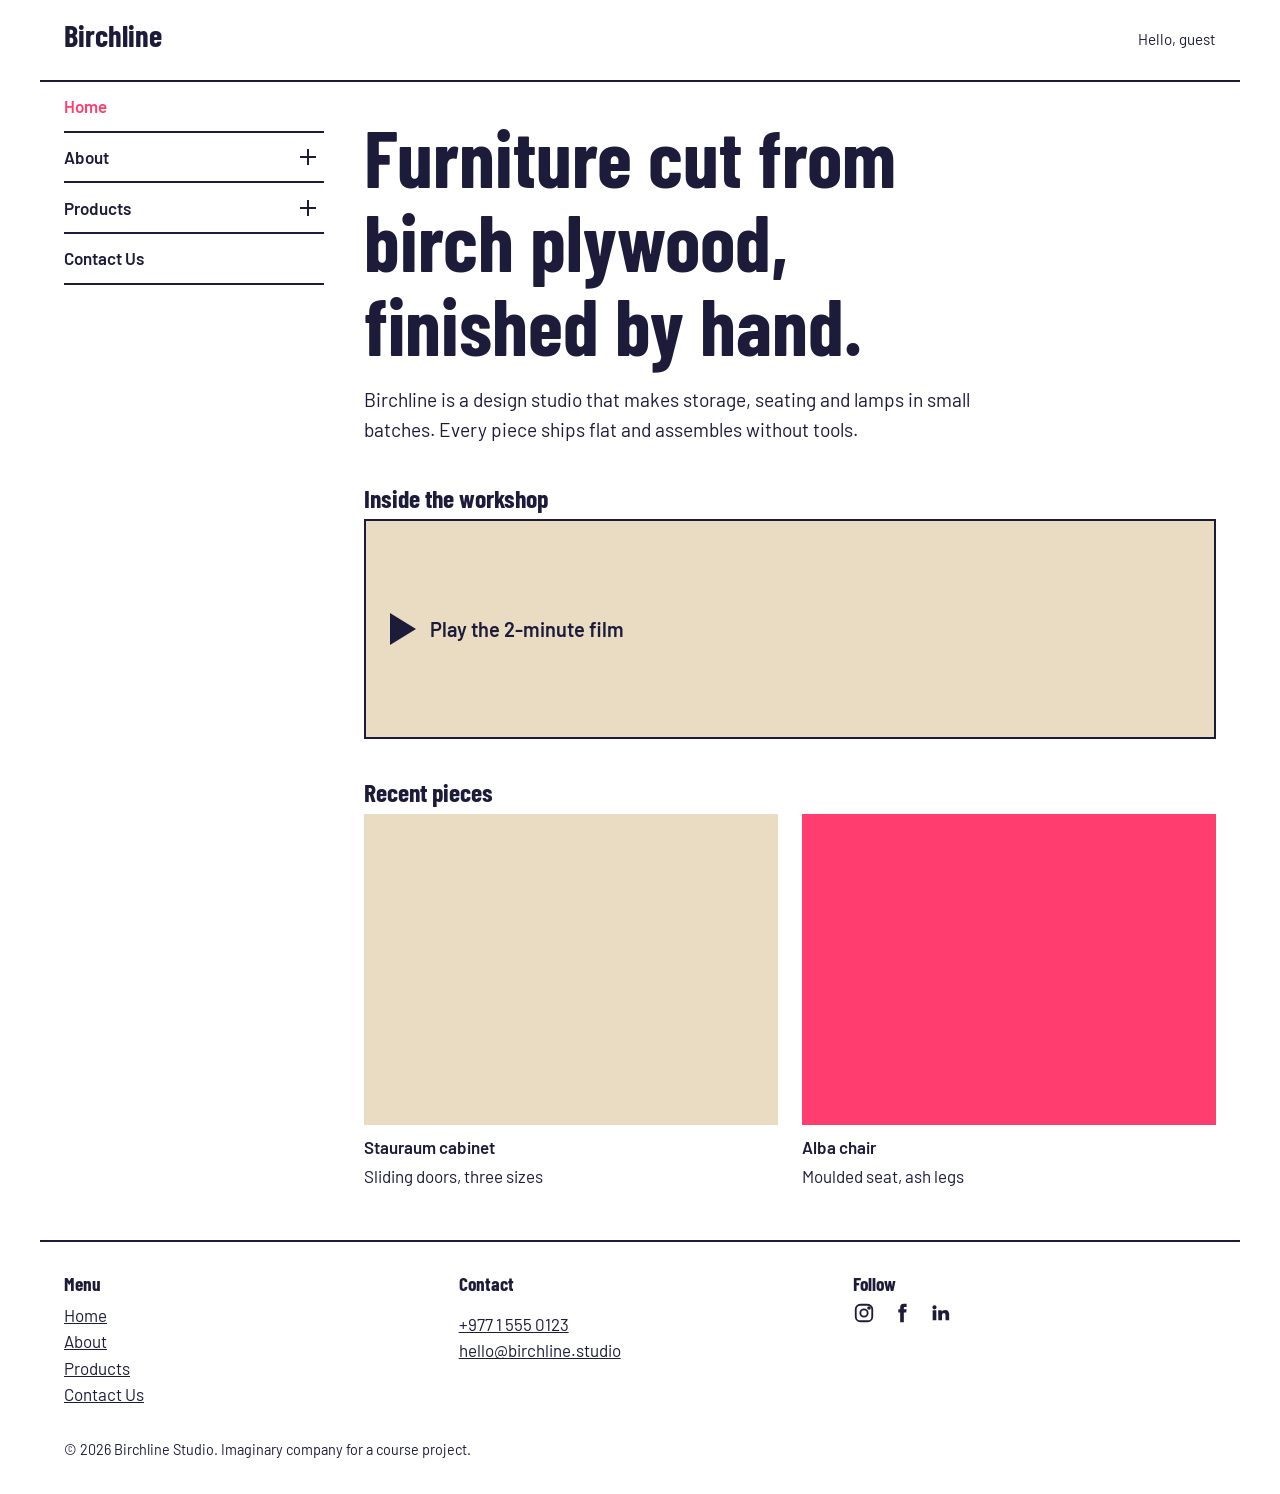
==== index.html @ c5b1ef4c "Initial site" ====
<!DOCTYPE html>
<html lang="en"><head><meta charset="UTF-8"><meta name="viewport" content="width=device-width, initial-scale=1">
<title>Home | Birchline Studio</title><meta name="description" content="Birchline Studio designs plywood furniture, made in small batches.">
<link rel="preconnect" href="https://fonts.googleapis.com"><link href="https://fonts.googleapis.com/css2?family=Barlow:wght@400;600&amp;family=Barlow+Condensed:wght@600;700&amp;display=swap" rel="stylesheet">
<link rel="stylesheet" href="css/styles.css"></head><body>
<a class="skip" href="#main">Skip to content</a>
<header class="top"><button class="burger" aria-label="Open menu" aria-expanded="false" aria-controls="nav"><span></span><span></span><span></span></button><a class="brand" href="index.html">Birchline</a><span class="hello">Hello, guest</span></header>
<div class="layout"><nav id="nav" class="side" aria-label="Main"><ul><li><div class="row"><a href="index.html" aria-current="page">Home</a></div></li><li><div class="row"><a href="about.html">About</a><button class="plus" aria-expanded="false" aria-label="Show About sections"></button></div><ul class="sub" hidden><li><a href="about.html#story">Our story</a></li><li><a href="about.html#team">The team</a></li></ul></li><li><div class="row"><a href="products.html">Products</a><button class="plus" aria-expanded="false" aria-label="Show Products sections"></button></div><ul class="sub" hidden><li><a href="products.html#seating">Seating</a></li><li><a href="products.html#storage">Storage</a></li><li><a href="products.html#lighting">Lighting</a></li></ul></li><li><div class="row"><a href="contact.html">Contact Us</a></div></li></ul></nav>
<main id="main"><h1 class="hero">Furniture cut from birch plywood, finished by hand.</h1>
<p class="lead">Birchline is a design studio that makes storage, seating and lamps in small batches. Every piece ships flat and assembles without tools.</p>
<section class="video" aria-labelledby="vh"><h2 id="vh">Inside the workshop</h2><button class="play" id="playBtn"><span class="tri"></span>Play the 2-minute film</button></section>
<section><h2>Recent pieces</h2><div class="grid"><a class="card" href="products.html#storage"><div class="img c1"></div><p class="t">Stauraum cabinet</p><p>Sliding doors, three sizes</p></a><a class="card" href="products.html#seating"><div class="img c2"></div><p class="t">Alba chair</p><p>Moulded seat, ash legs</p></a></div></section></main></div>
<footer><div class="fcols"><div><h2>Menu</h2><ul><li><a href="index.html">Home</a></li><li><a href="about.html">About</a></li><li><a href="products.html">Products</a></li><li><a href="contact.html">Contact Us</a></li></ul></div>
<div><h2>Contact</h2><p><a href="tel:+97715550123">+977 1 555 0123</a><br><a href="mailto:hello@birchline.studio">hello@birchline.studio</a></p></div>
<div><h2>Follow</h2><div class="social"><a href="https://instagram.com" aria-label="Instagram"><svg viewBox="0 0 24 24" width="22" height="22" fill="none" stroke="currentColor" stroke-width="2"><rect x="3" y="3" width="18" height="18" rx="5"/><circle cx="12" cy="12" r="4"/><circle cx="17.5" cy="6.5" r="1" fill="currentColor"/></svg></a><a href="https://facebook.com" aria-label="Facebook"><svg viewBox="0 0 24 24" width="22" height="22" fill="currentColor"><path d="M14 8V6.5c0-.7.3-1 1-1h2V2h-3c-3 0-4 1.8-4 4v2H8v3.5h2V22h4v-10.5h2.6L17 8z"/></svg></a><a href="https://linkedin.com" aria-label="LinkedIn"><svg viewBox="0 0 24 24" width="22" height="22" fill="currentColor"><path d="M4 9h4v11H4zM6 3.5a2.3 2.3 0 110 4.6 2.3 2.3 0 010-4.6zM10 9h3.8v1.6C14.400 9.600 15.600 8.700 17.500 8.700c3.200 0 4.500 2 4.500 5.300V20h-4v-5.500c0-1.500-.5-2.400-1.800-2.400-1.400 0-2 1-2 2.500V20h-4z"/></svg></a></div></div></div><p class="copy">&copy; 2026 Birchline Studio. Imaginary company for a course project.</p></footer>
<dialog id="vm" aria-label="Studio film"><button class="close" aria-label="Close video">&times;</button><video controls playsinline preload="none"><source src="assets/video/studio.mp4" type="video/mp4">Your browser can't play this video.</video></dialog>
<script src="js/main.js"></script></body></html>
---- css/styles.css ----
:root{--paper:#fff;--ink:#1c1b3a;--grey:#f2f2f2;--birch:#e9dcc3;--pink:#ff3d6e;--rule:2px solid var(--ink);color-scheme:light}
*{box-sizing:border-box}
body{margin:0;font:400 1.0625rem/1.55 Barlow,system-ui,sans-serif;color:var(--ink);background:var(--paper)}
h1,h2,.brand{font-family:"Barlow Condensed",Impact,sans-serif;font-weight:700;line-height:1.05;margin:0 0 .5rem}
h1{font-size:clamp(2rem,5vw,3.4rem)}h2{font-size:1.6rem}
a{color:inherit}a:focus-visible,button:focus-visible,input:focus-visible,select:focus-visible,textarea:focus-visible{outline:3px solid var(--pink);outline-offset:3px}
.skip{position:absolute;left:-999px}.skip:focus{left:1rem;top:1rem;background:var(--paper);padding:.5rem;z-index:9}
.top{display:flex;align-items:center;justify-content:space-between;gap:1rem;max-width:1200px;margin:0 auto;padding:1.25rem 1.5rem;border-bottom:var(--rule)}
.brand{font-size:1.9rem;text-decoration:none}.hello{font-size:.95rem}
.burger{display:none;width:34px;height:28px;background:none;border:0;padding:0;position:relative;cursor:pointer}
.burger span{position:absolute;left:0;width:100%;height:2px;background:var(--ink);transition:transform .25s,opacity .2s}
.burger span:nth-child(1){top:5px}.burger span:nth-child(2){top:13px}.burger span:nth-child(3){top:21px}
.burger[aria-expanded=true] span:nth-child(1){transform:translateY(8px) rotate(45deg)}
.burger[aria-expanded=true] span:nth-child(2){opacity:0}
.burger[aria-expanded=true] span:nth-child(3){transform:translateY(-8px) rotate(-45deg)}
.layout{display:grid;grid-template-columns:260px 1fr;gap:2.5rem;max-width:1200px;margin:0 auto;padding:0 1.5rem}
.side ul{list-style:none;margin:0;padding:0}.side>ul>li{border-bottom:var(--rule)}
.row{display:flex;justify-content:space-between;align-items:center}
.row a{flex:1;padding:.7rem 0;text-decoration:none;font-weight:600}
.row a[aria-current=page]{color:var(--pink)}.row a:hover{text-decoration:underline}
.plus{width:32px;height:32px;border:0;background:none;position:relative;cursor:pointer}
.plus:before,.plus:after{content:"";position:absolute;left:8px;top:15px;width:16px;height:2px;background:var(--ink);transition:transform .2s}
.plus:after{transform:rotate(90deg)}.plus[aria-expanded=true]:after{transform:none}
.sub{padding:0 0 .7rem 1rem!important}.sub a{display:block;padding:.25rem 0}
main{padding:2rem 0 3rem;min-width:0}main section{margin-top:2.5rem;scroll-margin-top:1rem}
.lead{max-width:60ch;font-size:1.2rem}.hero{max-width:16ch;font-size:clamp(2.6rem,7vw,5rem)}
.play{display:flex;align-items:center;gap:.9rem;width:100%;min-height:220px;padding:1.5rem;border:var(--rule);background:var(--birch);font:600 1.25rem Barlow,sans-serif;color:var(--ink);cursor:pointer;transition:background .2s}
.play:hover{background:var(--pink);color:#fff}
.tri{width:0;height:0;border-left:26px solid currentColor;border-top:16px solid transparent;border-bottom:16px solid transparent}
.grid{display:grid;grid-template-columns:repeat(auto-fit,minmax(240px,1fr));gap:1.5rem}
.card{text-decoration:none}.card p,.grid p{margin:.15rem 0}.t{font-weight:600}
.img{aspect-ratio:4/3;background:var(--grey);margin-bottom:.6rem}
.c1{background:var(--birch)}.c2{background:var(--pink)}.c3{background:var(--grey)}
.filters{border:0;border-top:var(--rule);border-bottom:1px solid var(--ink);padding:1rem 0;display:flex;flex-wrap:wrap;gap:.5rem 2rem}
.filters legend{font-weight:600;padding:0 .5rem 0 0}.filters label{cursor:pointer}
.f{margin-bottom:1.1rem;max-width:560px}.f label{display:block;font-weight:600;margin-bottom:.25rem}
input,select,textarea{width:100%;padding:.7rem;border:var(--rule);font:inherit;background:#fff;color:var(--ink);border-radius:0}
.f.bad input,.f.bad select,.f.bad textarea{border-color:var(--pink)}.err{color:#b4003c;display:block;min-height:1.2em}
.send{padding:.8rem 1.6rem;border:var(--rule);background:var(--ink);color:#fff;font:600 1.05rem Barlow,sans-serif;cursor:pointer}
.send:hover{background:var(--pink);border-color:var(--pink)}#ok{font-weight:600;margin-top:1rem}
footer{border-top:var(--rule);max-width:1200px;margin:0 auto;padding:2rem 1.5rem}
.fcols{display:grid;grid-template-columns:repeat(auto-fit,minmax(200px,1fr));gap:2rem}
footer h2{font-size:1.2rem}footer ul{list-style:none;padding:0;margin:0}footer a:hover{color:var(--pink)}
.social{display:flex;gap:1rem}.copy{margin:2rem 0 0;font-size:.9rem}
dialog{width:min(900px,92vw);padding:0;border:var(--rule);background:#000}dialog::backdrop{background:rgba(28,27,58,.8)}
dialog video{display:block;width:100%;max-height:80vh}
.close{position:absolute;right:.5rem;top:.5rem;z-index:2;width:40px;height:40px;border:0;background:var(--paper);font-size:1.7rem;cursor:pointer}
@media(max-width:800px){
.burger{display:block}.hello{font-size:.85rem}.layout{display:block}
.side{display:none;position:fixed;inset:0;top:var(--hh,72px);background:var(--paper);padding:0 1.5rem;overflow:auto;z-index:5}
.side.open{display:block}}
@media(prefers-reduced-motion:reduce){*{transition:none!important}}
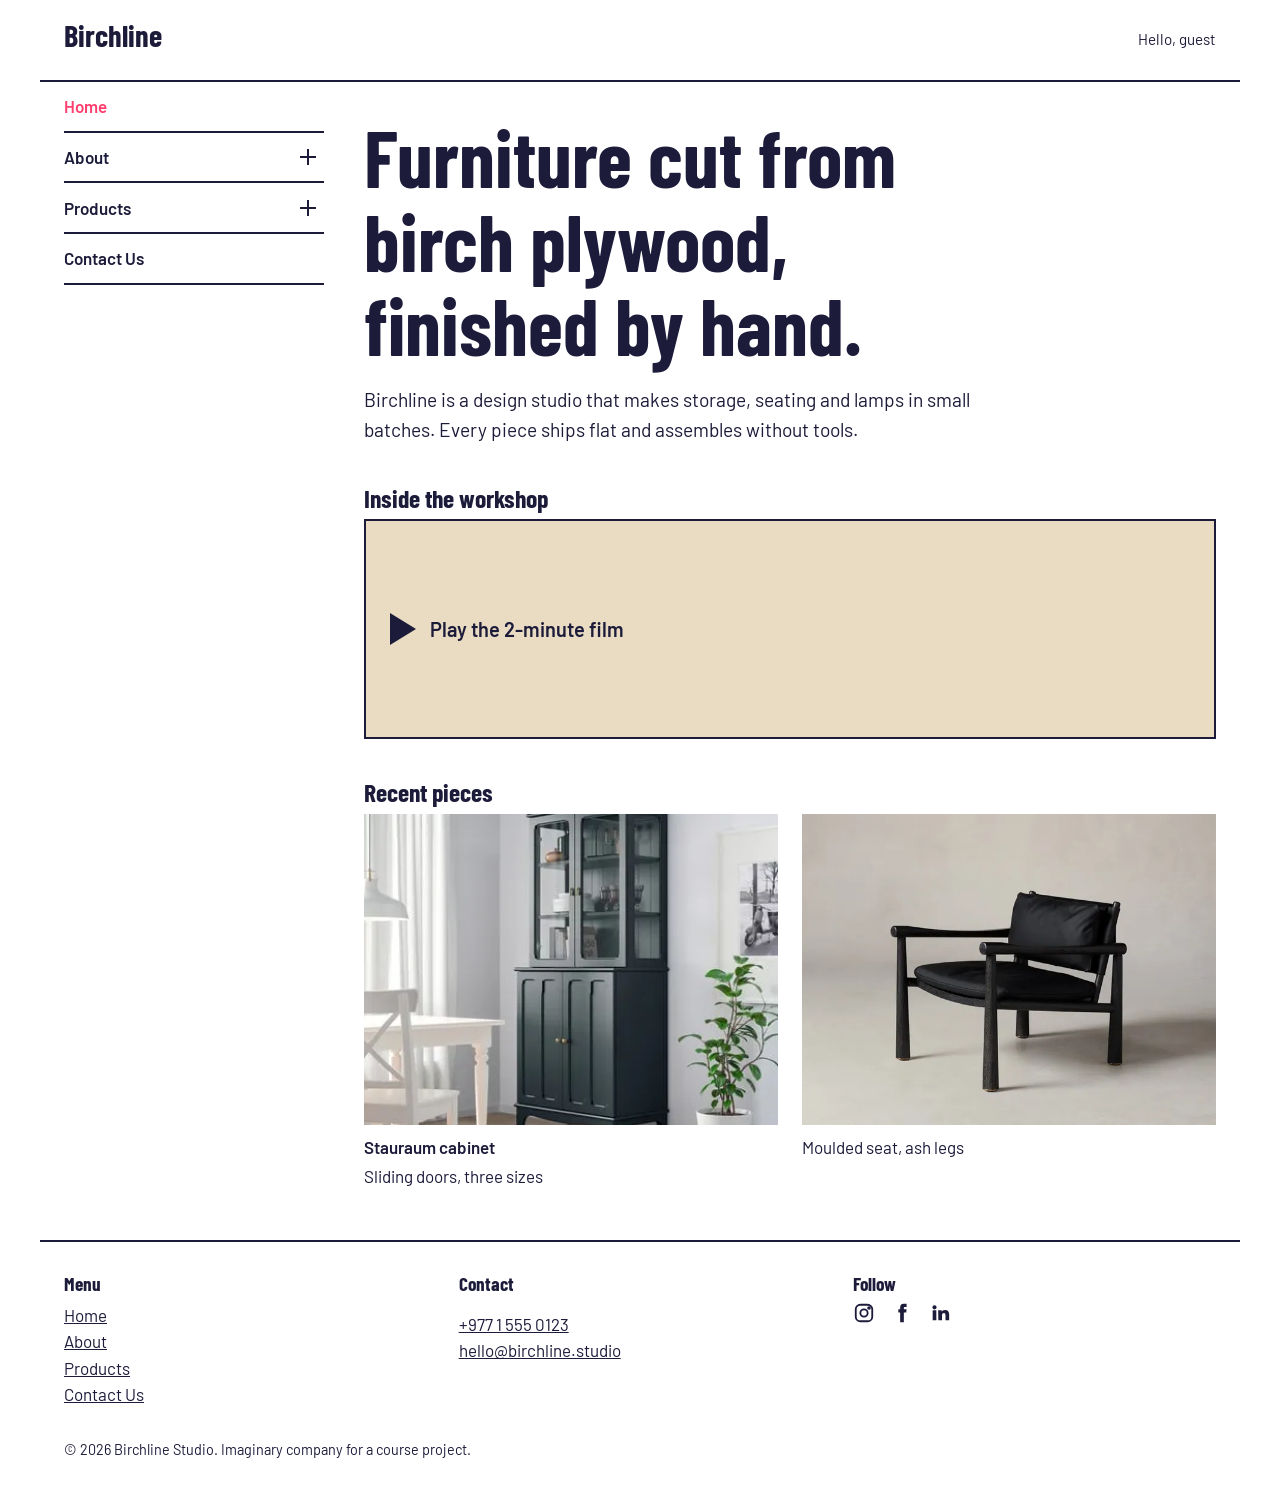
==== commit d0d270bf: "Add product images" ====
--- a/index.html
+++ b/index.html
@@ -9,7 +9,7 @@
 <main id="main"><h1 class="hero">Furniture cut from birch plywood, finished by hand.</h1>
 <p class="lead">Birchline is a design studio that makes storage, seating and lamps in small batches. Every piece ships flat and assembles without tools.</p>
 <section class="video" aria-labelledby="vh"><h2 id="vh">Inside the workshop</h2><button class="play" id="playBtn"><span class="tri"></span>Play the 2-minute film</button></section>
-<section><h2>Recent pieces</h2><div class="grid"><a class="card" href="products.html#storage"><div class="img c1"></div><p class="t">Stauraum cabinet</p><p>Sliding doors, three sizes</p></a><a class="card" href="products.html#seating"><div class="img c2"></div><p class="t">Alba chair</p><p>Moulded seat, ash legs</p></a></div></section></main></div>
+<section><h2>Recent pieces</h2><div class="grid"><a class="card" href="products.html#storage"><div class="img"><img src="assets/img/stauraum-cabinet.jpg" alt="Plywood cabinet with sliding doors" width="800" height="600" loading="lazy"></div><p class="t">Stauraum cabinet</p><p>Sliding doors, three sizes</p></a><a class="card" href="products.html#seating"><div class="img"><img src="assets/img/alba-chair.jpg" alt="Pink Alba chair with ash legs" width="800" height="600" loading="lazy"></div><p>Moulded seat, ash legs</p></a></div></section></main></div>
 <footer><div class="fcols"><div><h2>Menu</h2><ul><li><a href="index.html">Home</a></li><li><a href="about.html">About</a></li><li><a href="products.html">Products</a></li><li><a href="contact.html">Contact Us</a></li></ul></div>
 <div><h2>Contact</h2><p><a href="tel:+97715550123">+977 1 555 0123</a><br><a href="mailto:hello@birchline.studio">hello@birchline.studio</a></p></div>
 <div><h2>Follow</h2><div class="social"><a href="https://instagram.com" aria-label="Instagram"><svg viewBox="0 0 24 24" width="22" height="22" fill="none" stroke="currentColor" stroke-width="2"><rect x="3" y="3" width="18" height="18" rx="5"/><circle cx="12" cy="12" r="4"/><circle cx="17.5" cy="6.5" r="1" fill="currentColor"/></svg></a><a href="https://facebook.com" aria-label="Facebook"><svg viewBox="0 0 24 24" width="22" height="22" fill="currentColor"><path d="M14 8V6.5c0-.7.3-1 1-1h2V2h-3c-3 0-4 1.8-4 4v2H8v3.5h2V22h4v-10.5h2.6L17 8z"/></svg></a><a href="https://linkedin.com" aria-label="LinkedIn"><svg viewBox="0 0 24 24" width="22" height="22" fill="currentColor"><path d="M4 9h4v11H4zM6 3.5a2.3 2.3 0 110 4.6 2.3 2.3 0 010-4.6zM10 9h3.8v1.6C14.400 9.600 15.600 8.700 17.500 8.700c3.200 0 4.500 2 4.500 5.300V20h-4v-5.500c0-1.500-.5-2.400-1.800-2.400-1.400 0-2 1-2 2.500V20h-4z"/></svg></a></div></div></div><p class="copy">&copy; 2026 Birchline Studio. Imaginary company for a course project.</p></footer>
--- a/css/styles.css
+++ b/css/styles.css
@@ -50,3 +50,4 @@
 .side{display:none;position:fixed;inset:0;top:var(--hh,72px);background:var(--paper);padding:0 1.5rem;overflow:auto;z-index:5}
 .side.open{display:block}}
 @media(prefers-reduced-motion:reduce){*{transition:none!important}}
+.img img{display:block;width:100%;height:100%;object-fit:cover}
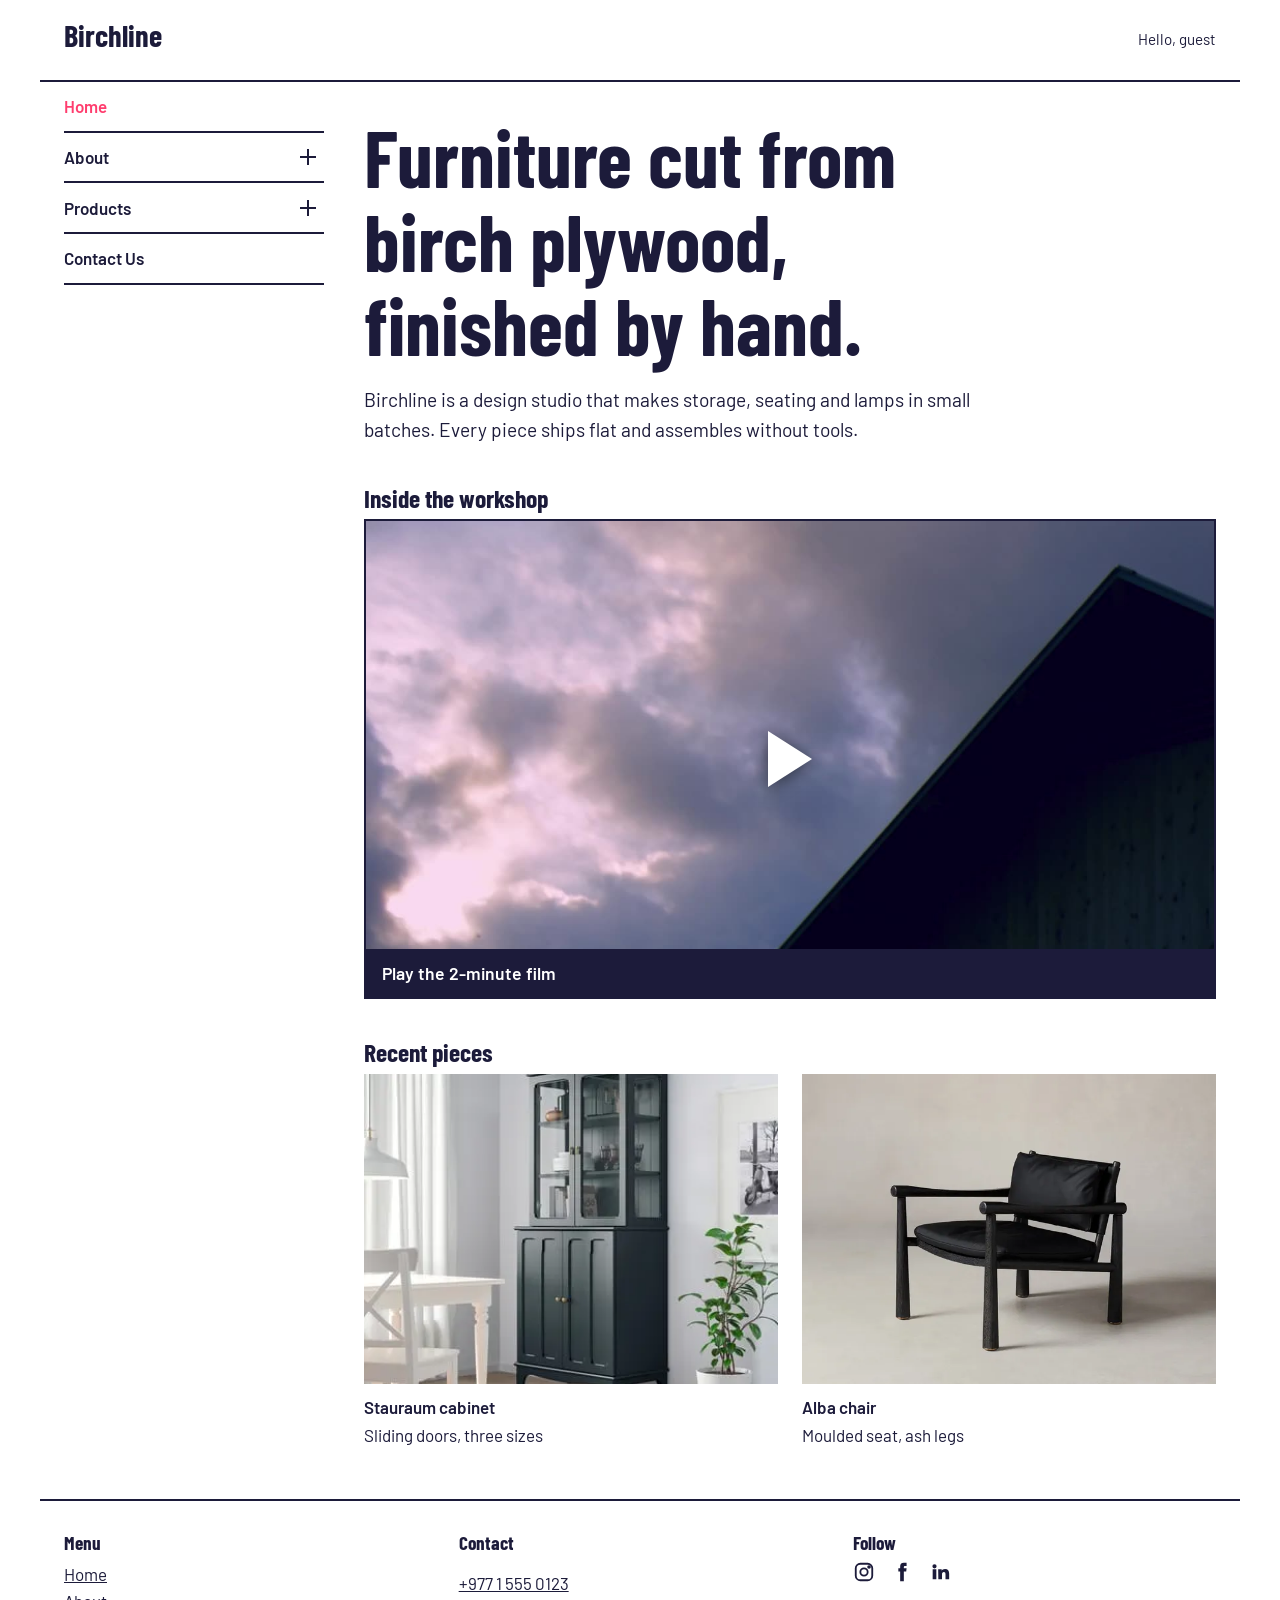
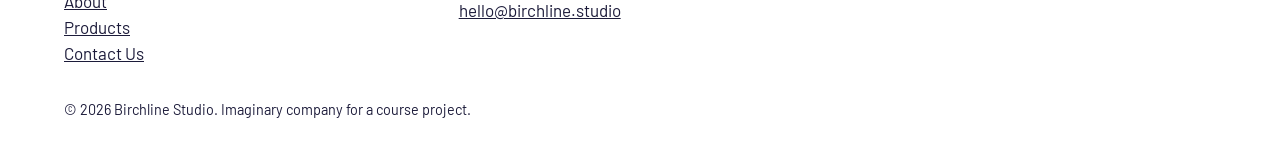
==== commit 4ec54b45: "Add video poster thumbnail" ====
--- a/index.html
+++ b/index.html
@@ -8,8 +8,8 @@
 <div class="layout"><nav id="nav" class="side" aria-label="Main"><ul><li><div class="row"><a href="index.html" aria-current="page">Home</a></div></li><li><div class="row"><a href="about.html">About</a><button class="plus" aria-expanded="false" aria-label="Show About sections"></button></div><ul class="sub" hidden><li><a href="about.html#story">Our story</a></li><li><a href="about.html#team">The team</a></li></ul></li><li><div class="row"><a href="products.html">Products</a><button class="plus" aria-expanded="false" aria-label="Show Products sections"></button></div><ul class="sub" hidden><li><a href="products.html#seating">Seating</a></li><li><a href="products.html#storage">Storage</a></li><li><a href="products.html#lighting">Lighting</a></li></ul></li><li><div class="row"><a href="contact.html">Contact Us</a></div></li></ul></nav>
 <main id="main"><h1 class="hero">Furniture cut from birch plywood, finished by hand.</h1>
 <p class="lead">Birchline is a design studio that makes storage, seating and lamps in small batches. Every piece ships flat and assembles without tools.</p>
-<section class="video" aria-labelledby="vh"><h2 id="vh">Inside the workshop</h2><button class="play" id="playBtn"><span class="tri"></span>Play the 2-minute film</button></section>
-<section><h2>Recent pieces</h2><div class="grid"><a class="card" href="products.html#storage"><div class="img"><img src="assets/img/stauraum-cabinet.jpg" alt="Plywood cabinet with sliding doors" width="800" height="600" loading="lazy"></div><p class="t">Stauraum cabinet</p><p>Sliding doors, three sizes</p></a><a class="card" href="products.html#seating"><div class="img"><img src="assets/img/alba-chair.jpg" alt="Pink Alba chair with ash legs" width="800" height="600" loading="lazy"></div><p>Moulded seat, ash legs</p></a></div></section></main></div>
+<section class="video" aria-labelledby="vh"><h2 id="vh">Inside the workshop</h2><button class="play" id="playBtn" aria-label="Play the 2-minute film"><img src="assets/img/video-poster.jpg" alt="" width="1280" height="720"><span class="tri"></span><span class="cap">Play the 2-minute film</span></button></section>
+<section><h2>Recent pieces</h2><div class="grid"><a class="card" href="products.html#storage"><div class="img"><img src="assets/img/stauraum-cabinet.jpg" alt="Plywood cabinet with sliding doors" width="800" height="600" loading="lazy"></div><p class="t">Stauraum cabinet</p><p>Sliding doors, three sizes</p></a><a class="card" href="products.html#seating"><div class="img"><img src="assets/img/alba-chair.jpg" alt="Pink Alba chair with ash legs" width="800" height="600" loading="lazy"></div><p class="t">Alba chair</p><p>Moulded seat, ash legs</p></a></div></section></main></div>
 <footer><div class="fcols"><div><h2>Menu</h2><ul><li><a href="index.html">Home</a></li><li><a href="about.html">About</a></li><li><a href="products.html">Products</a></li><li><a href="contact.html">Contact Us</a></li></ul></div>
 <div><h2>Contact</h2><p><a href="tel:+97715550123">+977 1 555 0123</a><br><a href="mailto:hello@birchline.studio">hello@birchline.studio</a></p></div>
 <div><h2>Follow</h2><div class="social"><a href="https://instagram.com" aria-label="Instagram"><svg viewBox="0 0 24 24" width="22" height="22" fill="none" stroke="currentColor" stroke-width="2"><rect x="3" y="3" width="18" height="18" rx="5"/><circle cx="12" cy="12" r="4"/><circle cx="17.5" cy="6.5" r="1" fill="currentColor"/></svg></a><a href="https://facebook.com" aria-label="Facebook"><svg viewBox="0 0 24 24" width="22" height="22" fill="currentColor"><path d="M14 8V6.5c0-.7.3-1 1-1h2V2h-3c-3 0-4 1.8-4 4v2H8v3.5h2V22h4v-10.5h2.6L17 8z"/></svg></a><a href="https://linkedin.com" aria-label="LinkedIn"><svg viewBox="0 0 24 24" width="22" height="22" fill="currentColor"><path d="M4 9h4v11H4zM6 3.5a2.3 2.3 0 110 4.6 2.3 2.3 0 010-4.6zM10 9h3.8v1.6C14.400 9.600 15.600 8.700 17.500 8.700c3.200 0 4.500 2 4.500 5.300V20h-4v-5.500c0-1.500-.5-2.400-1.800-2.400-1.400 0-2 1-2 2.500V20h-4z"/></svg></a></div></div></div><p class="copy">&copy; 2026 Birchline Studio. Imaginary company for a course project.</p></footer>
--- a/css/styles.css
+++ b/css/styles.css
@@ -24,9 +24,12 @@
 .sub{padding:0 0 .7rem 1rem!important}.sub a{display:block;padding:.25rem 0}
 main{padding:2rem 0 3rem;min-width:0}main section{margin-top:2.5rem;scroll-margin-top:1rem}
 .lead{max-width:60ch;font-size:1.2rem}.hero{max-width:16ch;font-size:clamp(2.6rem,7vw,5rem)}
-.play{display:flex;align-items:center;gap:.9rem;width:100%;min-height:220px;padding:1.5rem;border:var(--rule);background:var(--birch);font:600 1.25rem Barlow,sans-serif;color:var(--ink);cursor:pointer;transition:background .2s}
-.play:hover{background:var(--pink);color:#fff}
-.tri{width:0;height:0;border-left:26px solid currentColor;border-top:16px solid transparent;border-bottom:16px solid transparent}
+.play{position:relative;display:block;width:100%;padding:0;border:var(--rule);background:var(--birch);cursor:pointer;overflow:hidden;aspect-ratio:16/9;max-height:480px}
+.play img{display:block;width:100%;height:100%;object-fit:cover;transition:transform .3s}
+.play:hover img{transform:scale(1.03)}
+.tri{position:absolute;left:50%;top:50%;translate:-50% -50%;width:0;height:0;border-left:44px solid #fff;border-top:28px solid transparent;border-bottom:28px solid transparent;filter:drop-shadow(0 2px 8px rgba(0,0,0,.5))}
+.cap{position:absolute;left:0;right:0;bottom:0;padding:.8rem 1rem;background:var(--ink);color:#fff;font:600 1.1rem Barlow,sans-serif;text-align:left;transition:background .2s}
+.play:hover .cap{background:var(--pink)}
 .grid{display:grid;grid-template-columns:repeat(auto-fit,minmax(240px,1fr));gap:1.5rem}
 .card{text-decoration:none}.card p,.grid p{margin:.15rem 0}.t{font-weight:600}
 .img{aspect-ratio:4/3;background:var(--grey);margin-bottom:.6rem}
